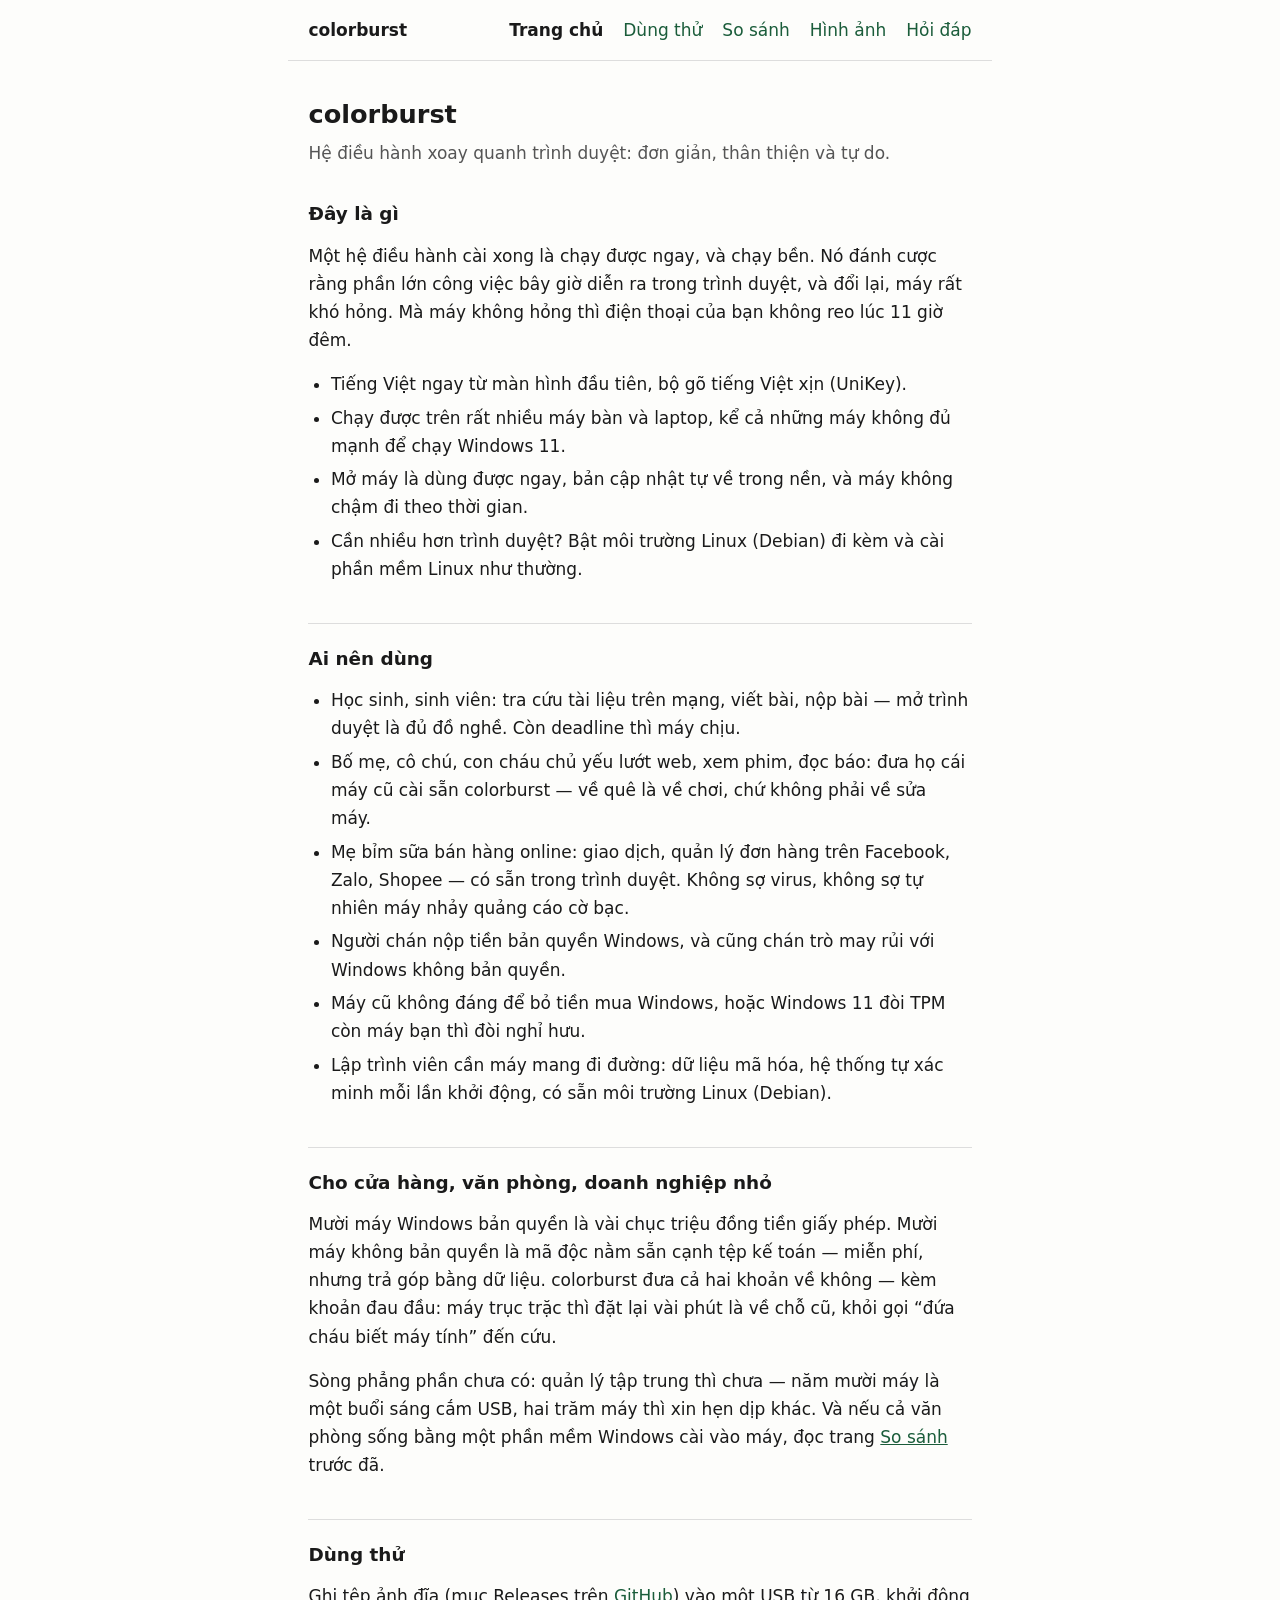
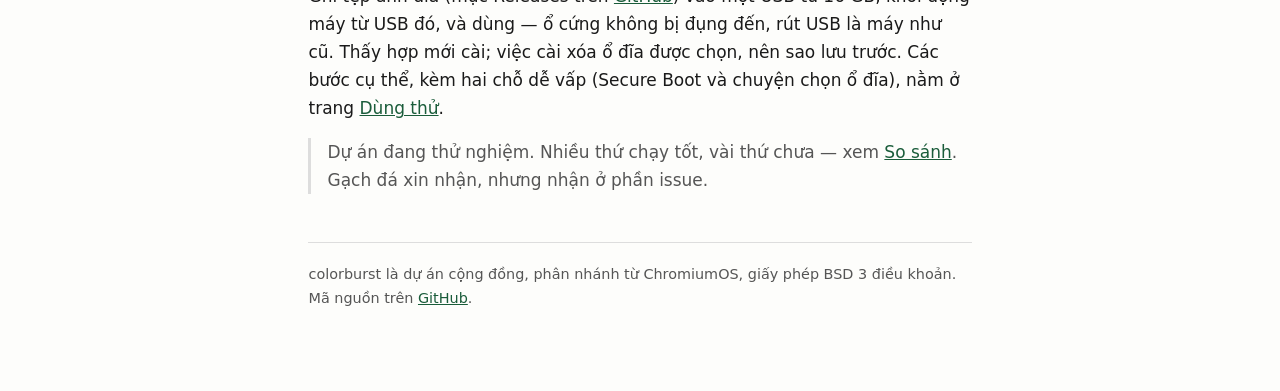
==== index.html @ d6f44d6a "colorburst — trang giới thiệu Trang tĩnh, không có bước dựng, đặt tại colorburst.net qua GitHub Page" ====
<!DOCTYPE html>
<html lang="vi">
<head>
<meta charset="utf-8">
<meta name="viewport" content="width=device-width, initial-scale=1">
<title>colorburst — hệ điều hành tự do cho người Việt</title>
<meta name="description" content="colorburst là hệ điều hành tự do, xoay quanh trình duyệt, cho người dùng máy tính phổ thông ở Việt Nam. Miễn phí và hợp pháp — hai từ hiếm khi chịu đứng cạnh nhau.">
<link rel="stylesheet" href="style.css">
</head>
<body>
<nav>
  <a class="brand" href="index.html">colorburst</a>
  <a href="index.html" aria-current="page">Trang chủ</a>
  <a href="dung-thu.html">Dùng thử</a>
  <a href="so-sanh.html">So sánh</a>
  <a href="hinh-anh.html">Hình ảnh</a>
  <a href="hoi-dap.html">Hỏi đáp</a>
</nav>
<main>

<h1>colorburst</h1>
<p class="subtitle">Hệ điều hành xoay quanh trình duyệt: đơn giản,
thân thiện và tự do.</p>

<h2>Đây là gì</h2>

<p>Một hệ điều hành cài xong là chạy được ngay, và chạy bền. Nó đánh
cược rằng phần lớn công việc bây giờ diễn ra trong trình duyệt, và
đổi lại, máy rất khó hỏng. Mà máy không hỏng thì điện thoại của bạn
không reo lúc 11 giờ đêm.</p>

<ul>
  <li>Tiếng Việt ngay từ màn hình đầu tiên, bộ gõ tiếng Việt xịn
  (UniKey).</li>
  <li>Chạy được trên rất nhiều máy bàn và laptop, kể cả những máy
  không đủ mạnh để chạy Windows 11.</li>
  <li>Mở máy là dùng được ngay, bản cập nhật tự về trong nền, và máy
  không chậm đi theo thời gian.</li>
  <li>Cần nhiều hơn trình duyệt? Bật môi trường Linux (Debian)
  đi kèm và cài phần mềm Linux như thường.</li>
</ul>

<h2>Ai nên dùng</h2>

<ul>
  <li>Học sinh, sinh viên: tra cứu tài liệu trên mạng, viết bài,
  nộp bài — mở trình duyệt là đủ đồ nghề. Còn deadline thì máy
  chịu.</li>
  <li>Bố mẹ, cô chú, con cháu chủ yếu lướt web, xem phim, đọc báo:
  đưa họ cái máy cũ cài sẵn colorburst — về quê là về chơi, chứ không
  phải về sửa máy.</li>
  <li>Mẹ bỉm sữa bán hàng online: giao dịch, quản lý đơn hàng trên
  Facebook, Zalo, Shopee — có sẵn trong trình duyệt. Không sợ virus,
  không sợ tự nhiên máy nhảy quảng cáo cờ bạc.</li>
  <li>Người chán nộp tiền bản quyền Windows, và cũng chán trò may rủi
  với Windows không bản quyền.</li>
  <li>Máy cũ không đáng để bỏ tiền mua Windows, hoặc Windows 11 đòi
  TPM còn máy bạn thì đòi nghỉ hưu.</li>
  <li>Lập trình viên cần máy mang đi đường: dữ liệu mã hóa, hệ thống
  tự xác minh mỗi lần khởi động, có sẵn môi trường Linux (Debian).</li>
</ul>

<h2>Cho cửa hàng, văn phòng, doanh nghiệp nhỏ</h2>

<p>Mười máy Windows bản quyền là vài chục triệu đồng tiền giấy phép.
Mười máy không bản quyền là mã độc nằm sẵn cạnh tệp kế toán — miễn
phí, nhưng trả góp bằng dữ liệu.
colorburst đưa cả hai khoản về không — kèm khoản đau đầu: máy trục
trặc thì đặt lại vài phút là về chỗ cũ, khỏi gọi &ldquo;đứa cháu
biết máy tính&rdquo; đến cứu.</p>

<p>Sòng phẳng phần chưa có: quản lý tập trung thì chưa — năm mười
máy là một buổi sáng cắm USB, hai trăm máy thì xin hẹn dịp khác.
Và nếu cả văn phòng sống bằng một phần mềm Windows cài vào máy,
đọc trang <a href="so-sanh.html">So sánh</a> trước đã.</p>

<h2>Dùng thử</h2>

<p>Ghi tệp ảnh đĩa (mục Releases trên
<a href="https://github.com/colorburst-os/colorburst">GitHub</a>)
vào một USB từ 16 GB, khởi động máy từ USB đó, và dùng — ổ cứng
không bị đụng đến, rút USB là máy như cũ. Thấy hợp mới cài; việc cài
xóa ổ đĩa được chọn, nên sao lưu trước. Các bước cụ thể, kèm hai chỗ
dễ vấp (Secure Boot và chuyện chọn ổ đĩa), nằm ở trang
<a href="dung-thu.html">Dùng thử</a>.</p>

<p class="note">Dự án đang thử nghiệm. Nhiều thứ chạy tốt, vài thứ
chưa — xem <a href="so-sanh.html">So sánh</a>. Gạch đá xin nhận,
nhưng nhận ở phần issue.</p>

<footer>
<p>colorburst là dự án cộng đồng, phân nhánh từ ChromiumOS, giấy phép
BSD 3 điều khoản. Mã nguồn trên
<a href="https://github.com/colorburst-os/colorburst">GitHub</a>.</p>
</footer>

</main>
</body>
</html>
---- style.css ----
:root {
  --text: #1a1a1a;
  --muted: #555;
  --accent: #1a5c3a;
  --rule: #ddd;
  --bg: #fdfdfb;
}
* { box-sizing: border-box; }
body {
  margin: 0;
  background: var(--bg);
  color: var(--text);
  font-family: system-ui, -apple-system, "Segoe UI", Roboto, "Helvetica Neue", Arial, sans-serif;
  font-size: 17px;
  line-height: 1.65;
}
nav {
  max-width: 65ch;
  margin: 0 auto;
  padding: 1rem 1.25rem;
  border-bottom: 1px solid var(--rule);
  display: flex;
  flex-wrap: wrap;
  align-items: baseline;
  gap: 0.35rem 1.25rem;
}
nav .brand {
  font-weight: 600;
  color: var(--text);
  text-decoration: none;
  margin-right: auto;
}
nav a {
  color: var(--accent);
  text-decoration: none;
}
nav a:hover { text-decoration: underline; }
nav a[aria-current="page"] {
  color: var(--text);
  font-weight: 600;
}
main {
  max-width: 65ch;
  margin: 0 auto;
  padding: 2rem 1.25rem 4rem;
}
h1 {
  font-size: 1.6rem;
  font-weight: 600;
  margin: 0 0 0.25rem;
}
.subtitle {
  color: var(--muted);
  margin: 0 0 2rem;
}
h2 {
  font-size: 1.15rem;
  font-weight: 600;
  margin: 2.5rem 0 0.75rem;
  padding-top: 1.25rem;
  border-top: 1px solid var(--rule);
}
h1 + h2, .subtitle + h2 { border-top: none; padding-top: 0; margin-top: 1.5rem; }
p { margin: 0 0 1rem; }
ul { margin: 0 0 1rem; padding-left: 1.4rem; }
li { margin-bottom: 0.35rem; }
a { color: var(--accent); }
a:hover { text-decoration-thickness: 2px; }
code {
  font-family: ui-monospace, "SF Mono", Menlo, Consolas, monospace;
  font-size: 0.92em;
}
.aside {
  font-family: ui-monospace, "SF Mono", Menlo, Consolas, monospace;
  font-size: 0.85em;
  color: var(--muted);
}
.note {
  border-left: 3px solid var(--rule);
  padding-left: 1rem;
  color: var(--muted);
  margin: 0 0 1rem;
}
.table-scroll { overflow-x: auto; margin: 0 0 1rem; }
table {
  border-collapse: collapse;
  width: 100%;
  font-size: 0.95rem;
  line-height: 1.5;
}
th, td {
  text-align: left;
  vertical-align: top;
  padding: 0.5rem 0.75rem 0.5rem 0;
  border-bottom: 1px solid var(--rule);
  min-width: 9rem;
}
th:first-child, td:first-child {
  min-width: 7rem;
  color: var(--muted);
  font-weight: 400;
}
thead th { font-weight: 600; color: var(--text); }
figure { margin: 0 0 2rem; }
figure img {
  max-width: 100%;
  height: auto;
  border: 1px solid var(--rule);
  display: block;
}
figcaption {
  color: var(--muted);
  font-size: 0.9rem;
  margin-top: 0.4rem;
}
footer {
  margin-top: 3rem;
  padding-top: 1.25rem;
  border-top: 1px solid var(--rule);
  color: var(--muted);
  font-size: 0.9rem;
}
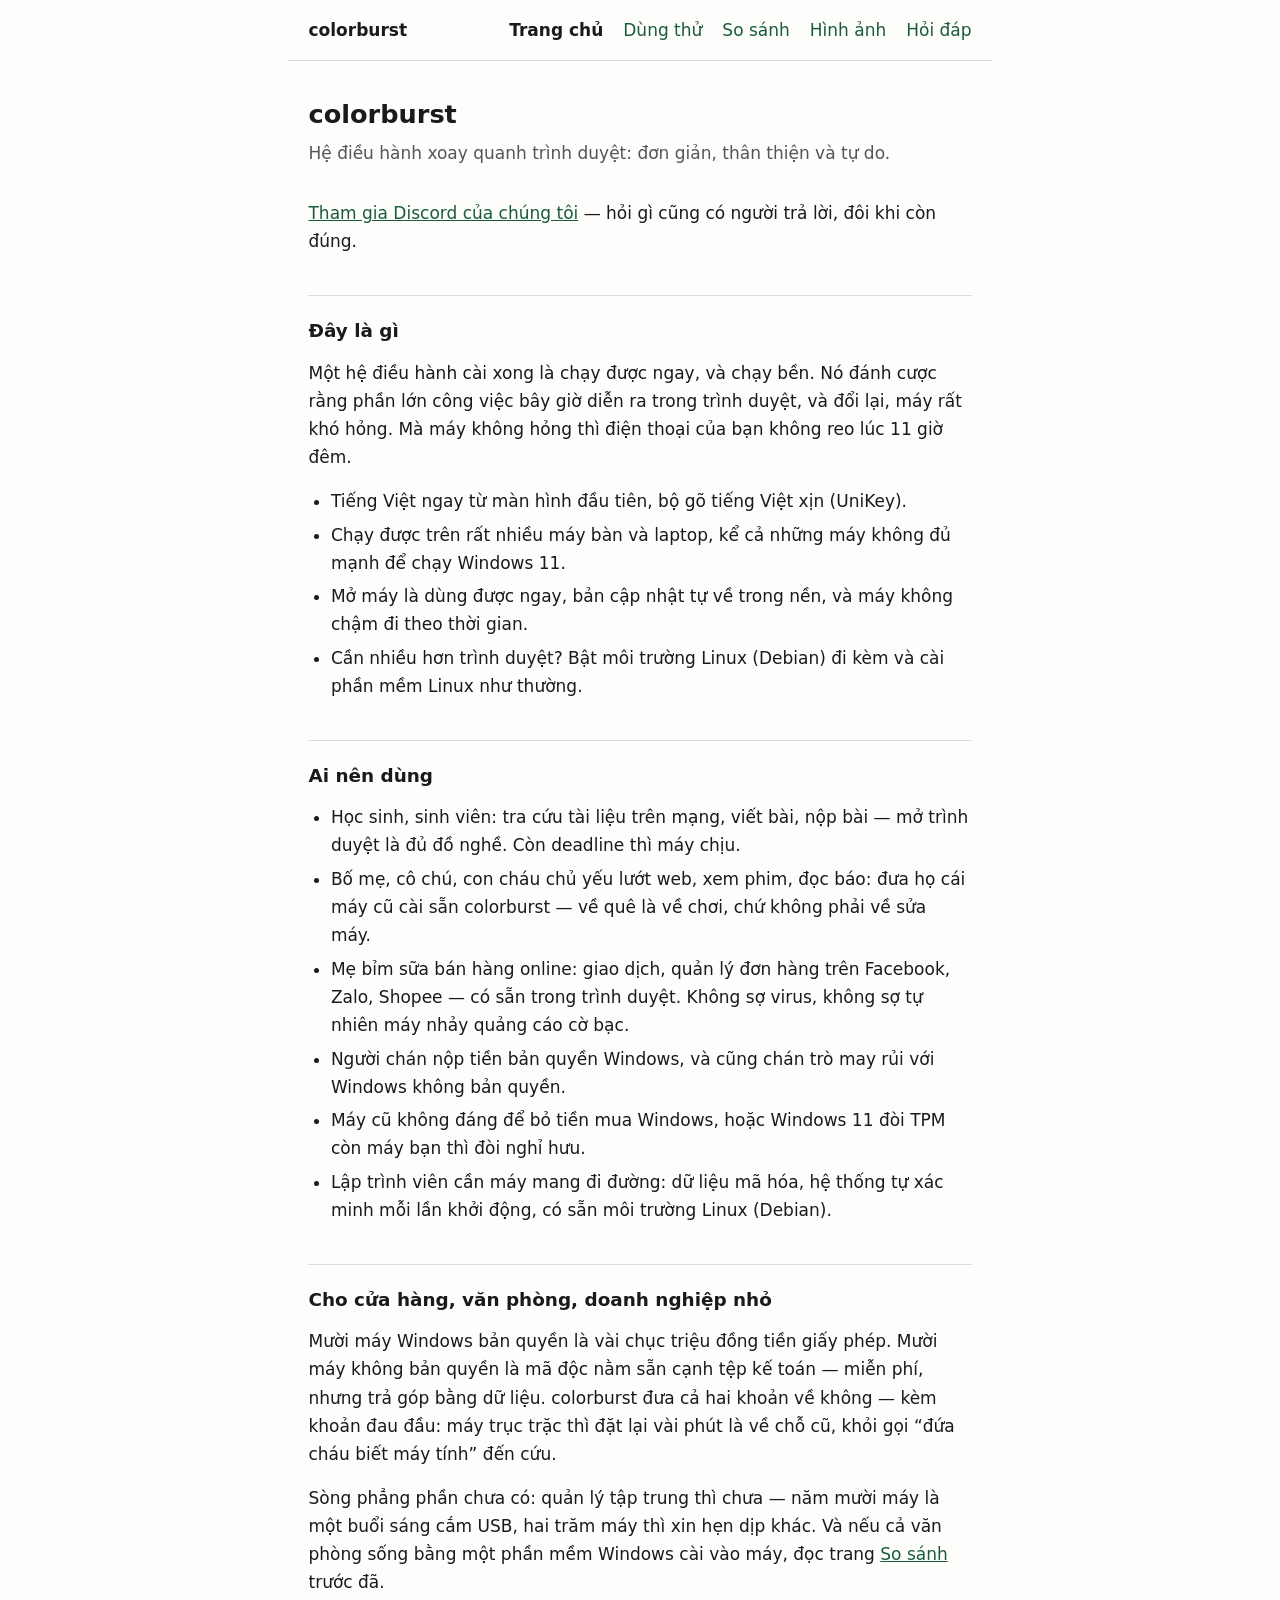
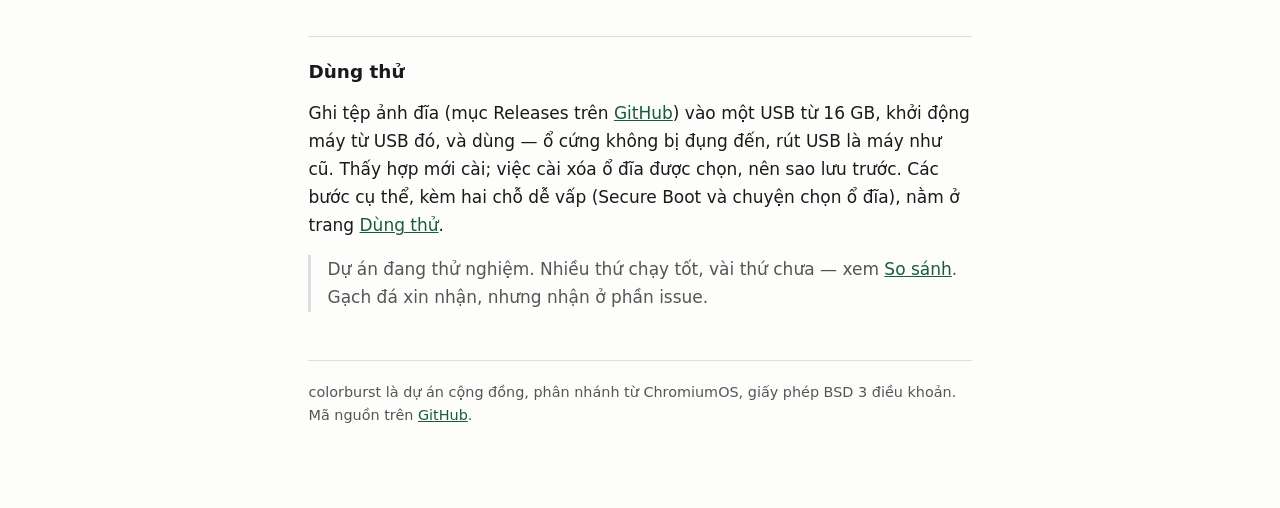
==== commit 54702122: "index: thêm lời mời Discord sau tagline Co-Authored-By: Claude Fable 5 <noreply@anthropic.com>" ====
--- a/index.html
+++ b/index.html
@@ -21,6 +21,10 @@
 <h1>colorburst</h1>
 <p class="subtitle">Hệ điều hành xoay quanh trình duyệt: đơn giản,
 thân thiện và tự do.</p>
+
+<p><a href="https://discord.com/invite/ZDdyRrrQ8">Tham gia Discord
+của chúng tôi</a> — hỏi gì cũng có người trả lời, đôi khi còn
+đúng.</p>
 
 <h2>Đây là gì</h2>
 
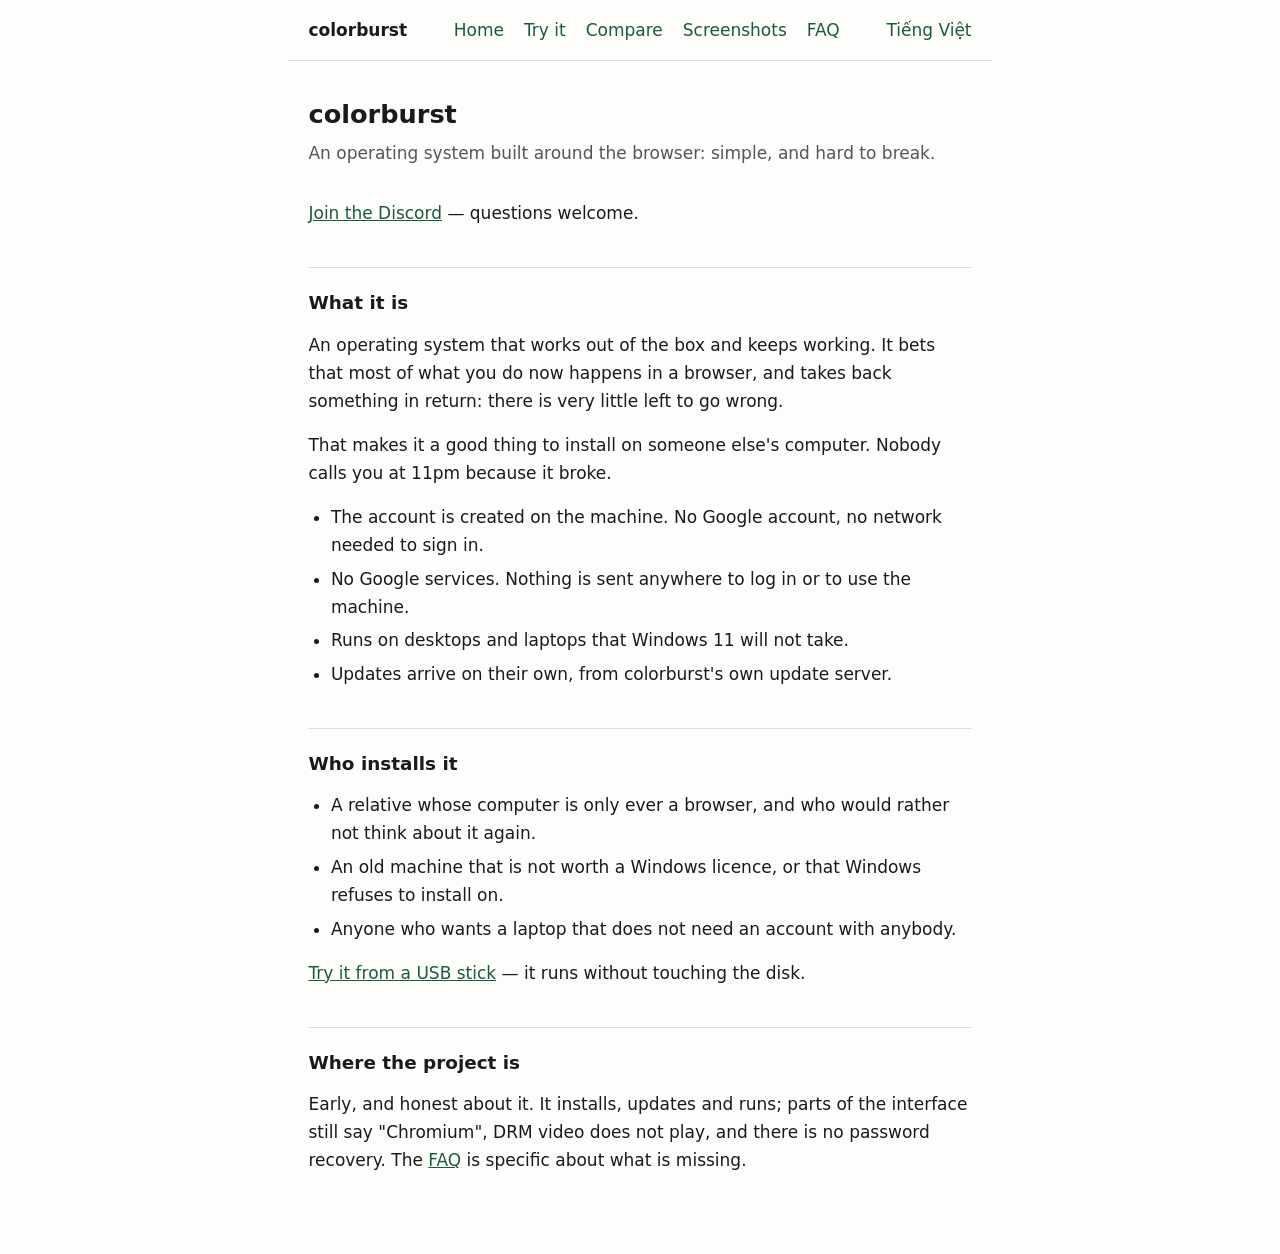
==== commit 159730c1: "English at the root, Vietnamese at /vi/ The site was Vietnamese-only. English is now the default and" ====
--- a/index.html
+++ b/index.html
@@ -1,102 +1,68 @@
 <!DOCTYPE html>
-<html lang="vi">
+<html lang="en">
 <head>
 <meta charset="utf-8">
 <meta name="viewport" content="width=device-width, initial-scale=1">
-<title>colorburst — hệ điều hành tự do cho người Việt</title>
-<meta name="description" content="colorburst là hệ điều hành tự do, xoay quanh trình duyệt, cho người dùng máy tính phổ thông ở Việt Nam. Miễn phí và hợp pháp — hai từ hiếm khi chịu đứng cạnh nhau.">
+<title>colorburst — an operating system built around the browser</title>
+<meta name="description" content="colorburst is a free, browser-centred operating system for ordinary PCs. Local accounts, no Google services, and it keeps itself updated.">
 <link rel="stylesheet" href="style.css">
 </head>
 <body>
 <nav>
-  <a class="brand" href="index.html">colorburst</a>
-  <a href="index.html" aria-current="page">Trang chủ</a>
-  <a href="dung-thu.html">Dùng thử</a>
-  <a href="so-sanh.html">So sánh</a>
-  <a href="hinh-anh.html">Hình ảnh</a>
-  <a href="hoi-dap.html">Hỏi đáp</a>
+  <a class="brand" href="index.html" aria-current="page">colorburst</a>
+  <a href="index.html">Home</a>
+  <a href="try.html">Try it</a>
+  <a href="compare.html">Compare</a>
+  <a href="screenshots.html">Screenshots</a>
+  <a href="faq.html">FAQ</a>
+  <a class="lang" href="vi/index.html">Tiếng Việt</a>
 </nav>
 <main>
 
 <h1>colorburst</h1>
-<p class="subtitle">Hệ điều hành xoay quanh trình duyệt: đơn giản,
-thân thiện và tự do.</p>
+<p class="subtitle">An operating system built around the browser:
+simple, and hard to break.</p>
 
-<p><a href="https://discord.com/invite/ZDdyRrrQ8">Tham gia Discord
-của chúng tôi</a> — hỏi gì cũng có người trả lời, đôi khi còn
-đúng.</p>
+<p><a href="https://discord.com/invite/ZDdyRrrQ8">Join the Discord</a> —
+questions welcome.</p>
 
-<h2>Đây là gì</h2>
+<h2>What it is</h2>
 
-<p>Một hệ điều hành cài xong là chạy được ngay, và chạy bền. Nó đánh
-cược rằng phần lớn công việc bây giờ diễn ra trong trình duyệt, và
-đổi lại, máy rất khó hỏng. Mà máy không hỏng thì điện thoại của bạn
-không reo lúc 11 giờ đêm.</p>
+<p>An operating system that works out of the box and keeps working. It bets
+that most of what you do now happens in a browser, and takes back something
+in return: there is very little left to go wrong.</p>
+
+<p>That makes it a good thing to install on someone else's computer. Nobody
+calls you at 11pm because it broke.</p>
 
 <ul>
-  <li>Tiếng Việt ngay từ màn hình đầu tiên, bộ gõ tiếng Việt xịn
-  (UniKey).</li>
-  <li>Chạy được trên rất nhiều máy bàn và laptop, kể cả những máy
-  không đủ mạnh để chạy Windows 11.</li>
-  <li>Mở máy là dùng được ngay, bản cập nhật tự về trong nền, và máy
-  không chậm đi theo thời gian.</li>
-  <li>Cần nhiều hơn trình duyệt? Bật môi trường Linux (Debian)
-  đi kèm và cài phần mềm Linux như thường.</li>
+  <li>The account is created on the machine. No Google account, no network
+  needed to sign in.</li>
+  <li>No Google services. Nothing is sent anywhere to log in or to use the
+  machine.</li>
+  <li>Runs on desktops and laptops that Windows 11 will not take.</li>
+  <li>Updates arrive on their own, from colorburst's own update server.</li>
 </ul>
 
-<h2>Ai nên dùng</h2>
+<h2>Who installs it</h2>
 
 <ul>
-  <li>Học sinh, sinh viên: tra cứu tài liệu trên mạng, viết bài,
-  nộp bài — mở trình duyệt là đủ đồ nghề. Còn deadline thì máy
-  chịu.</li>
-  <li>Bố mẹ, cô chú, con cháu chủ yếu lướt web, xem phim, đọc báo:
-  đưa họ cái máy cũ cài sẵn colorburst — về quê là về chơi, chứ không
-  phải về sửa máy.</li>
-  <li>Mẹ bỉm sữa bán hàng online: giao dịch, quản lý đơn hàng trên
-  Facebook, Zalo, Shopee — có sẵn trong trình duyệt. Không sợ virus,
-  không sợ tự nhiên máy nhảy quảng cáo cờ bạc.</li>
-  <li>Người chán nộp tiền bản quyền Windows, và cũng chán trò may rủi
-  với Windows không bản quyền.</li>
-  <li>Máy cũ không đáng để bỏ tiền mua Windows, hoặc Windows 11 đòi
-  TPM còn máy bạn thì đòi nghỉ hưu.</li>
-  <li>Lập trình viên cần máy mang đi đường: dữ liệu mã hóa, hệ thống
-  tự xác minh mỗi lần khởi động, có sẵn môi trường Linux (Debian).</li>
+  <li>A relative whose computer is only ever a browser, and who would rather
+  not think about it again.</li>
+  <li>An old machine that is not worth a Windows licence, or that Windows
+  refuses to install on.</li>
+  <li>Anyone who wants a laptop that does not need an account with anybody.</li>
 </ul>
 
-<h2>Cho cửa hàng, văn phòng, doanh nghiệp nhỏ</h2>
+<p><a href="try.html">Try it from a USB stick</a> — it runs without touching
+the disk.</p>
 
-<p>Mười máy Windows bản quyền là vài chục triệu đồng tiền giấy phép.
-Mười máy không bản quyền là mã độc nằm sẵn cạnh tệp kế toán — miễn
-phí, nhưng trả góp bằng dữ liệu.
-colorburst đưa cả hai khoản về không — kèm khoản đau đầu: máy trục
-trặc thì đặt lại vài phút là về chỗ cũ, khỏi gọi &ldquo;đứa cháu
-biết máy tính&rdquo; đến cứu.</p>
+<h2>Where the project is</h2>
 
-<p>Sòng phẳng phần chưa có: quản lý tập trung thì chưa — năm mười
-máy là một buổi sáng cắm USB, hai trăm máy thì xin hẹn dịp khác.
-Và nếu cả văn phòng sống bằng một phần mềm Windows cài vào máy,
-đọc trang <a href="so-sanh.html">So sánh</a> trước đã.</p>
-
-<h2>Dùng thử</h2>
-
-<p>Ghi tệp ảnh đĩa (mục Releases trên
-<a href="https://github.com/colorburst-os/colorburst">GitHub</a>)
-vào một USB từ 16 GB, khởi động máy từ USB đó, và dùng — ổ cứng
-không bị đụng đến, rút USB là máy như cũ. Thấy hợp mới cài; việc cài
-xóa ổ đĩa được chọn, nên sao lưu trước. Các bước cụ thể, kèm hai chỗ
-dễ vấp (Secure Boot và chuyện chọn ổ đĩa), nằm ở trang
-<a href="dung-thu.html">Dùng thử</a>.</p>
-
-<p class="note">Dự án đang thử nghiệm. Nhiều thứ chạy tốt, vài thứ
-chưa — xem <a href="so-sanh.html">So sánh</a>. Gạch đá xin nhận,
-nhưng nhận ở phần issue.</p>
-
-<footer>
-<p>colorburst là dự án cộng đồng, phân nhánh từ ChromiumOS, giấy phép
-BSD 3 điều khoản. Mã nguồn trên
-<a href="https://github.com/colorburst-os/colorburst">GitHub</a>.</p>
-</footer>
+<p>Early, and honest about it. It installs, updates and runs; parts of the
+interface still say "Chromium", DRM video does not play, and there is no
+password recovery. The <a href="faq.html">FAQ</a> is specific about what is
+missing.</p>
 
 </main>
 </body>
--- a/style.css
+++ b/style.css
@@ -120,3 +120,6 @@
   color: var(--muted);
   font-size: 0.9rem;
 }
+
+/* Language switcher: pushed to the far end of the nav. */
+nav a.lang { margin-left: auto; }
